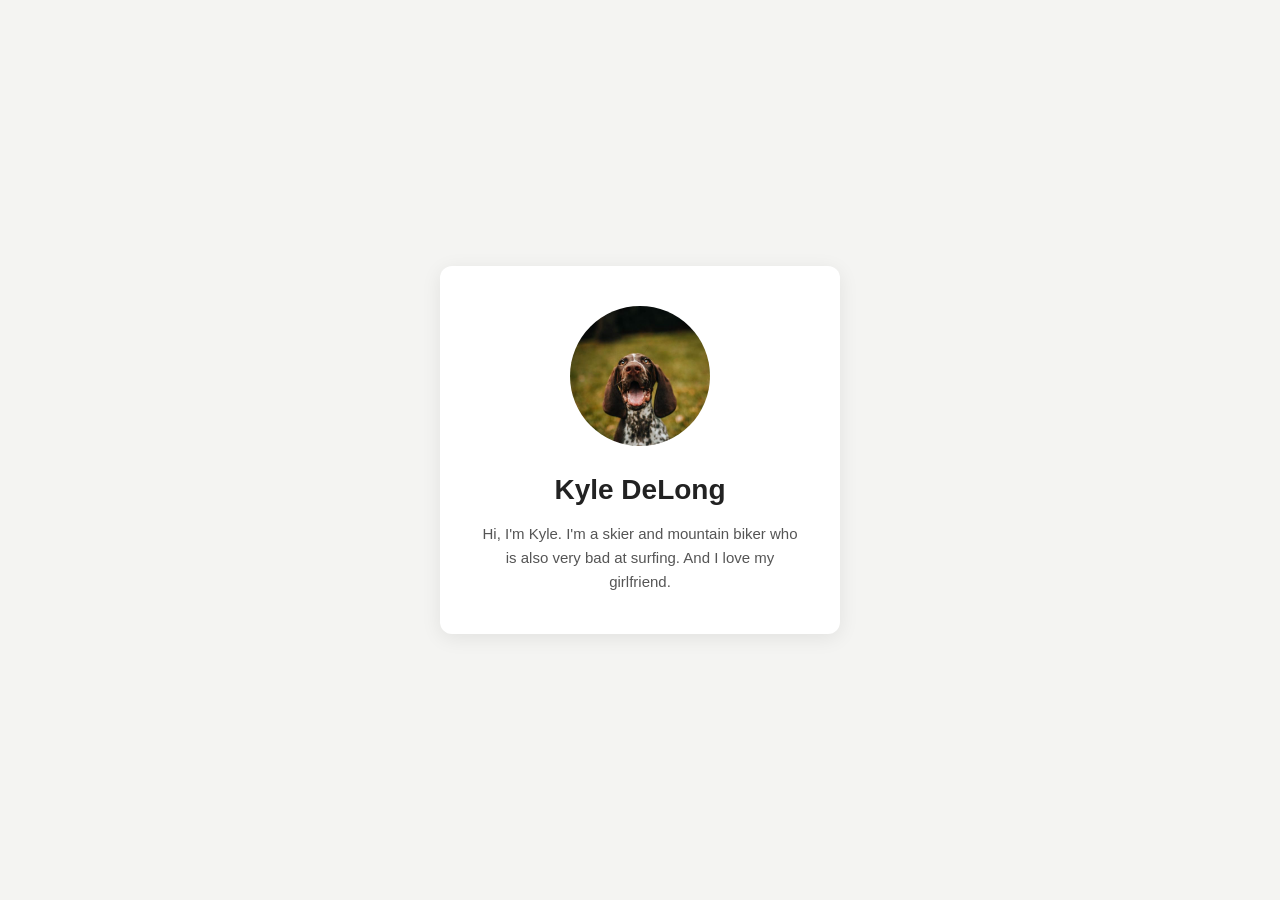
==== index.html @ 4a686805 "Initial commit: personal website Simple single-page site with name, bio, and photo — plain HTML/CSS," ====
<!DOCTYPE html>
<html lang="en">
<head>
  <meta charset="UTF-8">
  <meta name="viewport" content="width=device-width, initial-scale=1.0">
  <title>Kyle DeLong</title>
  <link rel="stylesheet" href="style.css">
</head>
<body>
  <main class="card">
    <img class="photo-placeholder" src="dog.jpg" alt="A dog">
    <h1>Kyle DeLong</h1>
    <p class="bio">
      Hi, I'm Kyle. I'm a skier and mountain biker who is also very bad at surfing.
      And I love my girlfriend.
    </p>
  </main>
</body>
</html>
---- style.css ----
* {
  box-sizing: border-box;
}

body {
  margin: 0;
  min-height: 100vh;
  display: flex;
  align-items: center;
  justify-content: center;
  background: #f4f4f2;
  font-family: -apple-system, BlinkMacSystemFont, "Segoe UI", Helvetica, Arial, sans-serif;
  color: #222;
  padding: 24px;
}

.card {
  background: #fff;
  border-radius: 12px;
  box-shadow: 0 4px 20px rgba(0, 0, 0, 0.08);
  padding: 40px;
  max-width: 400px;
  width: 100%;
  text-align: center;
}

.photo-placeholder {
  width: 140px;
  height: 140px;
  margin: 0 auto 24px;
  border-radius: 50%;
  object-fit: cover;
  background: #e0e0e0;
}

h1 {
  margin: 0 0 16px;
  font-size: 28px;
}

.bio {
  margin: 0;
  line-height: 1.6;
  color: #555;
  font-size: 15px;
}
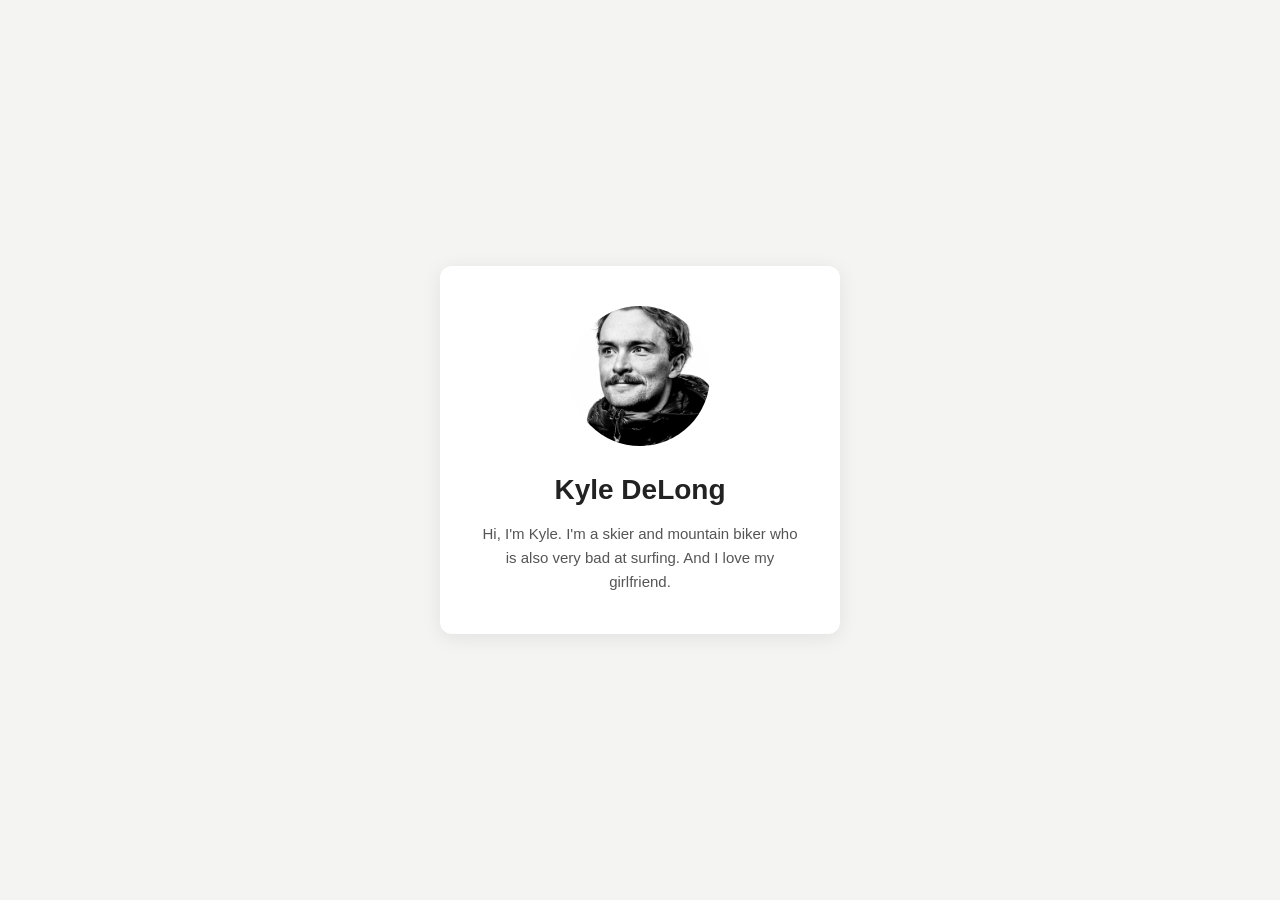
==== commit c968efce: "Replace placeholder dog photo with actual profile photo" ====
--- a/index.html
+++ b/index.html
@@ -8,7 +8,7 @@
 </head>
 <body>
   <main class="card">
-    <img class="photo-placeholder" src="dog.jpg" alt="A dog">
+    <img class="photo-placeholder" src="me.JPEG" alt="Kyle">
     <h1>Kyle DeLong</h1>
     <p class="bio">
       Hi, I'm Kyle. I'm a skier and mountain biker who is also very bad at surfing.
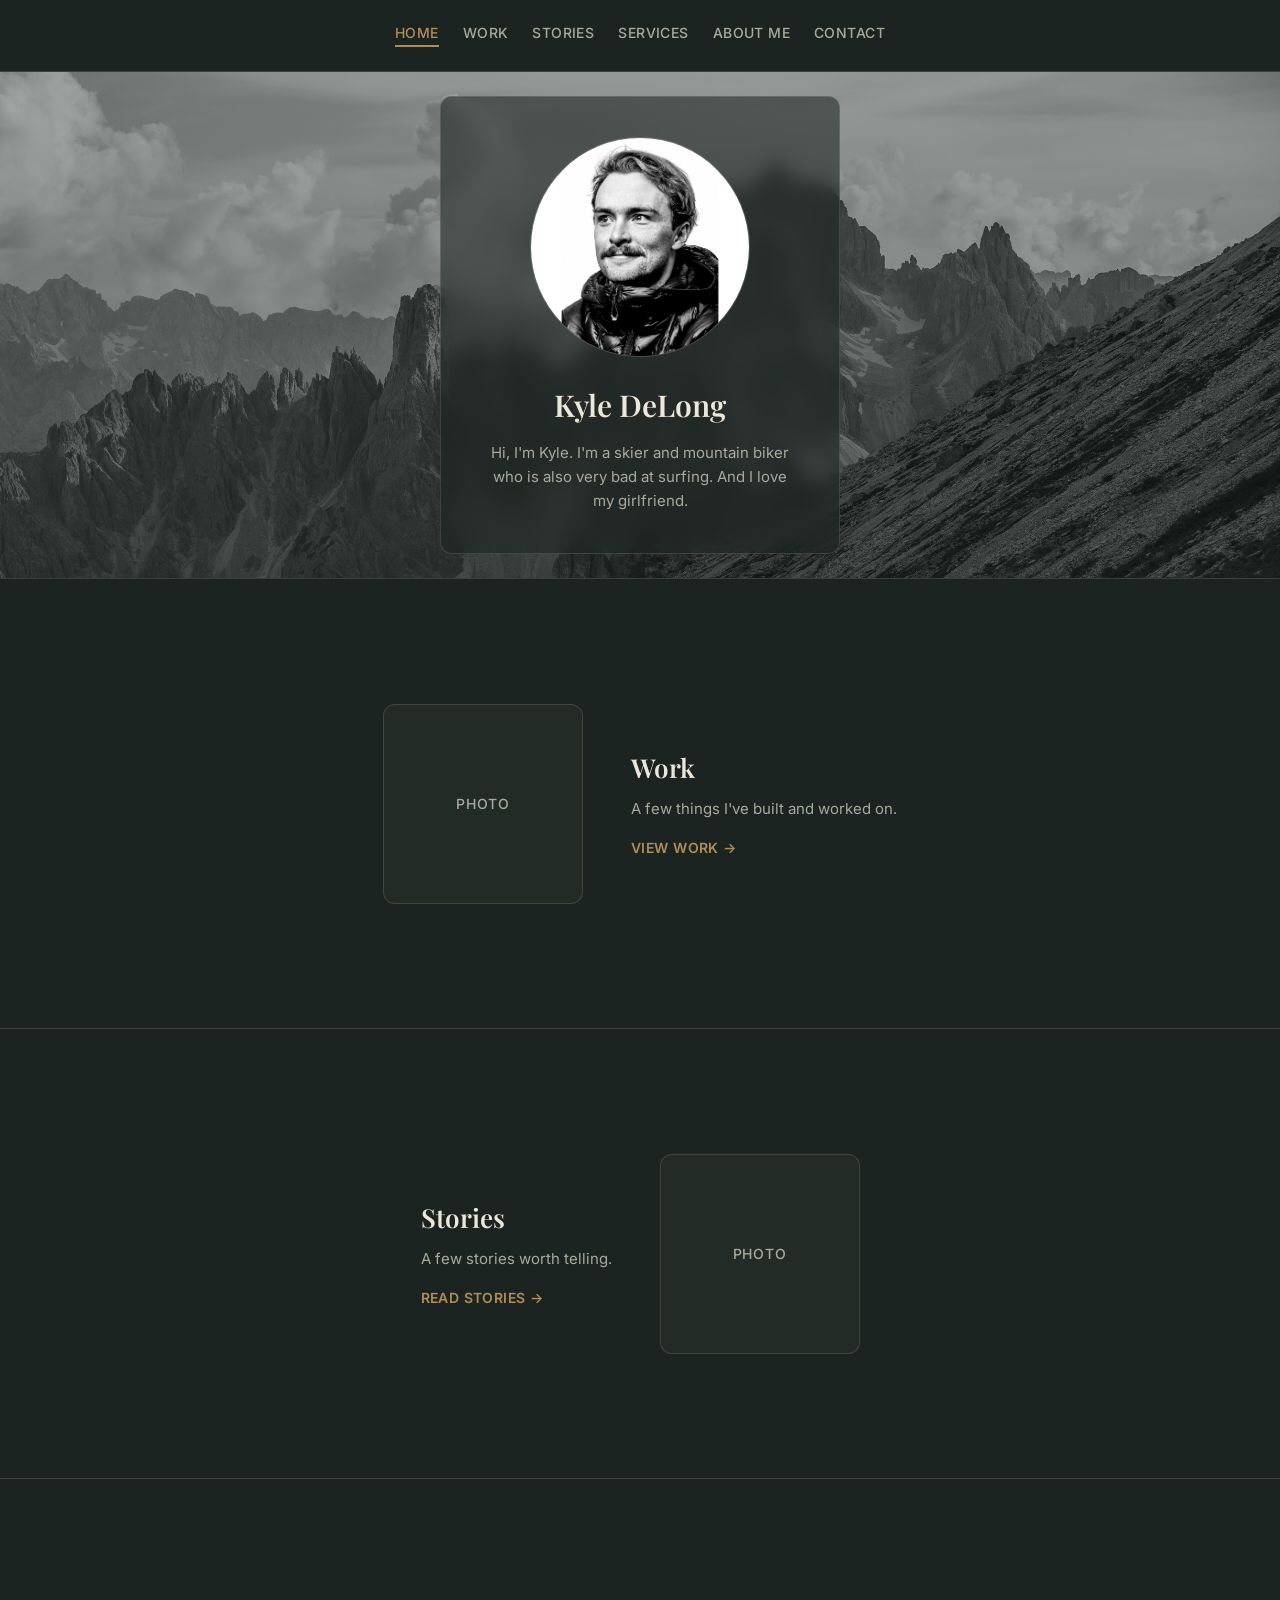
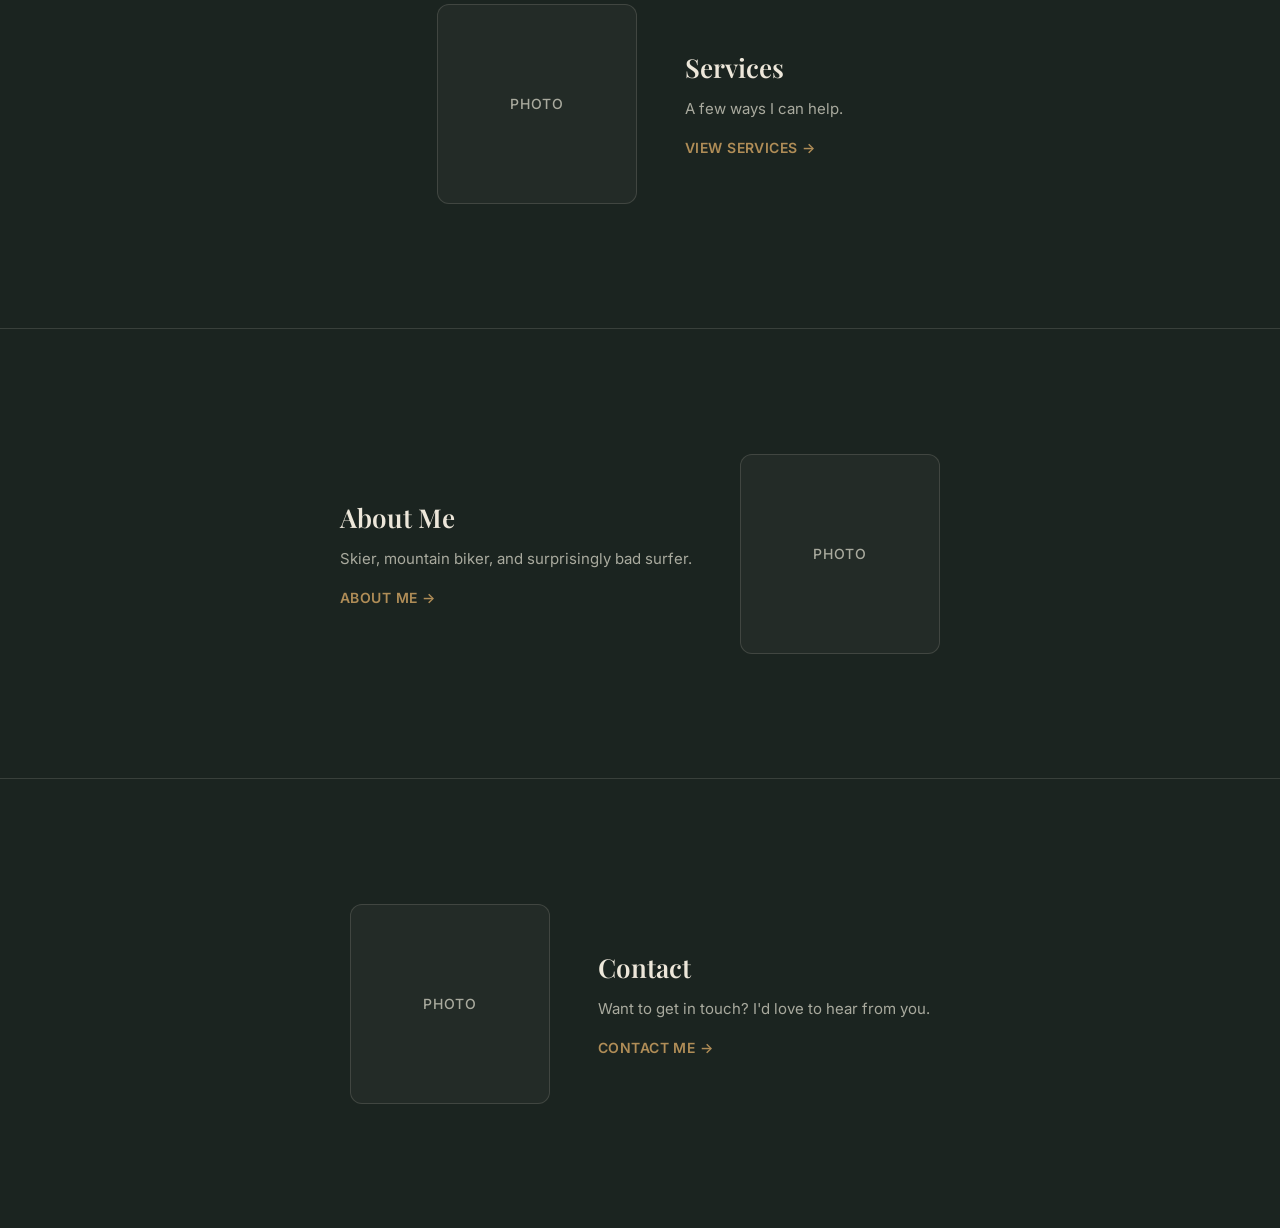
==== commit bb9d6b72: "Add multi-page nav, home page link blocks, and Alpine Dusk redesign Adds Work, Stories, Services, Ab" ====
--- a/index.html
+++ b/index.html
@@ -7,13 +7,70 @@
   <link rel="stylesheet" href="style.css">
 </head>
 <body>
-  <main class="card">
-    <img class="photo-placeholder" src="me.JPEG" alt="Kyle">
-    <h1>Kyle DeLong</h1>
-    <p class="bio">
-      Hi, I'm Kyle. I'm a skier and mountain biker who is also very bad at surfing.
-      And I love my girlfriend.
-    </p>
+  <nav class="site-nav">
+    <a href="index.html" class="active">Home</a>
+    <a href="work.html">Work</a>
+    <a href="stories.html">Stories</a>
+    <a href="services.html">Services</a>
+    <a href="about.html">About Me</a>
+    <a href="contact.html">Contact</a>
+  </nav>
+  <main class="home-main">
+    <section class="hero">
+      <div class="card">
+        <img class="photo-placeholder" src="me-profile.jpg" alt="Kyle">
+        <h1>Kyle DeLong</h1>
+        <p class="bio">
+          Hi, I'm Kyle. I'm a skier and mountain biker who is also very bad at surfing.
+          And I love my girlfriend.
+        </p>
+      </div>
+    </section>
+
+    <a href="work.html" class="link-block">
+      <div class="link-block-image" aria-hidden="true"><span>Photo</span></div>
+      <div class="link-block-text">
+        <h2>Work</h2>
+        <p>A few things I've built and worked on.</p>
+        <span class="link-block-cta">View Work &rarr;</span>
+      </div>
+    </a>
+
+    <a href="stories.html" class="link-block link-block--reverse">
+      <div class="link-block-image" aria-hidden="true"><span>Photo</span></div>
+      <div class="link-block-text">
+        <h2>Stories</h2>
+        <p>A few stories worth telling.</p>
+        <span class="link-block-cta">Read Stories &rarr;</span>
+      </div>
+    </a>
+
+    <a href="services.html" class="link-block">
+      <div class="link-block-image" aria-hidden="true"><span>Photo</span></div>
+      <div class="link-block-text">
+        <h2>Services</h2>
+        <p>A few ways I can help.</p>
+        <span class="link-block-cta">View Services &rarr;</span>
+      </div>
+    </a>
+
+    <a href="about.html" class="link-block link-block--reverse">
+      <div class="link-block-image" aria-hidden="true"><span>Photo</span></div>
+      <div class="link-block-text">
+        <h2>About Me</h2>
+        <p>Skier, mountain biker, and surprisingly bad surfer.</p>
+        <span class="link-block-cta">About Me &rarr;</span>
+      </div>
+    </a>
+
+    <a href="contact.html" class="link-block">
+      <div class="link-block-image" aria-hidden="true"><span>Photo</span></div>
+      <div class="link-block-text">
+        <h2>Contact</h2>
+        <p>Want to get in touch? I'd love to hear from you.</p>
+        <span class="link-block-cta">Contact Me &rarr;</span>
+      </div>
+    </a>
   </main>
 </body>
 </html>
--- a/style.css
+++ b/style.css
@@ -1,46 +1,237 @@
+@import url('https://fonts.googleapis.com/css2?family=Playfair+Display:wght@500;600&family=Inter:wght@400;500;600&display=swap');
+
+:root {
+  --bg: #1B2420;
+  --fg: #EDE7DA;
+  --muted: #A9AA9E;
+  --accent: #B08D57;
+  --accent2: #8C4A2F;
+  --line: rgba(237, 231, 218, 0.14);
+  --surface: rgba(237, 231, 218, 0.04);
+  --font-heading: "Playfair Display", serif;
+  --font-body: "Inter", sans-serif;
+}
+
 * {
   box-sizing: border-box;
+}
+
+html {
+  scroll-snap-type: y proximity;
 }
 
 body {
   margin: 0;
   min-height: 100vh;
   display: flex;
-  align-items: center;
-  justify-content: center;
-  background: #f4f4f2;
-  font-family: -apple-system, BlinkMacSystemFont, "Segoe UI", Helvetica, Arial, sans-serif;
-  color: #222;
+  flex-direction: column;
+  align-items: center;
+  background: var(--bg);
+  font-family: var(--font-body);
+  color: var(--fg);
+}
+
+.site-nav {
+  display: flex;
+  gap: 24px;
   padding: 24px;
+  width: 100%;
+  justify-content: center;
+  scroll-snap-align: start;
+  border-bottom: 1px solid var(--line);
+}
+
+.site-nav a {
+  color: var(--muted);
+  text-decoration: none;
+  font-family: var(--font-body);
+  font-size: 14px;
+  font-weight: 500;
+  letter-spacing: 0.03em;
+  text-transform: uppercase;
+  padding-bottom: 4px;
+  border-bottom: 2px solid transparent;
+  transition: color 0.15s ease;
+}
+
+.site-nav a:hover {
+  color: var(--fg);
+}
+
+.site-nav a.active {
+  color: var(--accent);
+  border-bottom-color: var(--accent);
+}
+
+main {
+  width: 100%;
+  display: flex;
+  flex: 1;
+  align-items: center;
+  justify-content: center;
+  padding: 24px;
+}
+
+.home-main {
+  display: block;
+  flex: none;
+  padding: 0;
+}
+
+.hero {
+  width: 100%;
+  min-height: 50vh;
+  display: flex;
+  align-items: center;
+  justify-content: center;
+  padding: 24px;
+  scroll-snap-align: start;
+  background-image: linear-gradient(180deg, rgba(27, 36, 32, 0.4), rgba(27, 36, 32, 0.6)), url('mountains.JPG');
+  background-size: cover;
+  background-position: center top;
+  background-repeat: no-repeat;
+}
+
+.link-block {
+  width: 100%;
+  min-height: 50vh;
+  display: flex;
+  align-items: center;
+  justify-content: center;
+  flex-wrap: wrap;
+  gap: 48px;
+  padding: 48px 24px;
+  background: transparent;
+  border-top: 1px solid var(--line);
+  text-decoration: none;
+  color: inherit;
+  scroll-snap-align: start;
+  transition: background 0.2s ease;
+}
+
+.link-block:hover {
+  background: rgba(140, 74, 47, 0.08);
+}
+
+.link-block--reverse {
+  flex-direction: row-reverse;
+}
+
+.link-block-image {
+  width: 200px;
+  height: 200px;
+  flex-shrink: 0;
+  border-radius: 12px;
+  background: var(--surface);
+  border: 1px solid var(--line);
+  display: flex;
+  align-items: center;
+  justify-content: center;
+  color: var(--muted);
+  font-family: var(--font-body);
+  font-size: 14px;
+  font-weight: 500;
+  letter-spacing: 0.05em;
+  text-transform: uppercase;
+}
+
+.link-block-text {
+  max-width: 360px;
+}
+
+.link-block-text h2 {
+  margin: 0 0 12px;
+  font-family: var(--font-heading);
+  font-weight: 600;
+  font-size: 26px;
+}
+
+.link-block-text p {
+  margin: 0 0 16px;
+  line-height: 1.6;
+  color: var(--muted);
+  font-size: 15px;
+}
+
+.link-block-cta {
+  font-weight: 600;
+  font-size: 14px;
+  letter-spacing: 0.03em;
+  text-transform: uppercase;
+  color: var(--accent);
 }
 
 .card {
-  background: #fff;
+  background: rgba(27, 36, 32, 0.55);
+  backdrop-filter: blur(10px);
+  -webkit-backdrop-filter: blur(10px);
+  border: 1px solid var(--line);
   border-radius: 12px;
-  box-shadow: 0 4px 20px rgba(0, 0, 0, 0.08);
   padding: 40px;
   max-width: 400px;
   width: 100%;
   text-align: center;
 }
 
+.page {
+  background: var(--surface);
+  border: 1px solid var(--line);
+  border-radius: 12px;
+  padding: 40px;
+  max-width: 640px;
+  width: 100%;
+}
+
+.page h1 {
+  margin: 0 0 20px;
+  font-family: var(--font-heading);
+  font-weight: 600;
+  font-size: 30px;
+}
+
+.page p {
+  line-height: 1.7;
+  color: var(--muted);
+  font-size: 15px;
+  margin: 0 0 16px;
+}
+
+.page ul {
+  margin: 0 0 16px;
+  padding-left: 20px;
+  line-height: 1.7;
+  color: var(--muted);
+  font-size: 15px;
+}
+
+.page a {
+  color: var(--accent);
+}
+
+.page a:hover {
+  color: var(--accent2);
+}
+
 .photo-placeholder {
-  width: 140px;
-  height: 140px;
+  width: 220px;
+  height: 220px;
   margin: 0 auto 24px;
   border-radius: 50%;
   object-fit: cover;
-  background: #e0e0e0;
+  background: var(--surface);
+  border: 1px solid var(--line);
 }
 
 h1 {
   margin: 0 0 16px;
-  font-size: 28px;
+  font-family: var(--font-heading);
+  font-weight: 600;
+  font-size: 30px;
 }
 
 .bio {
   margin: 0;
   line-height: 1.6;
-  color: #555;
-  font-size: 15px;
-}
+  color: var(--muted);
+  font-size: 15px;
+}
